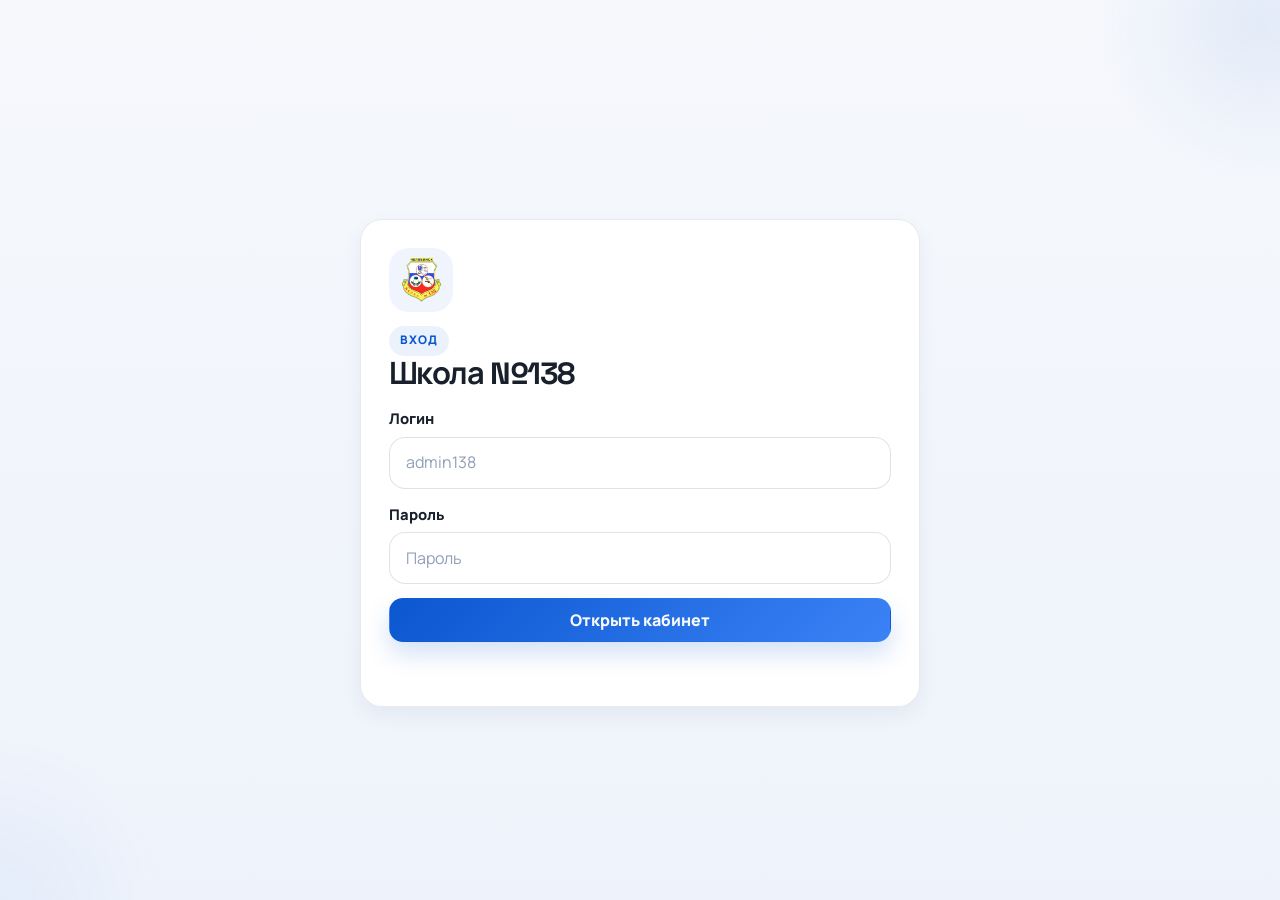
==== admin.html @ aebcb605 "add v1 version" ====
<!DOCTYPE html>
<html lang="ru">
<head>
    <meta charset="UTF-8">
    <meta name="viewport" content="width=device-width, initial-scale=1.0">
    <title>SchoolMind 138 - Координация</title>
    <link rel="preconnect" href="https://fonts.googleapis.com">
    <link rel="preconnect" href="https://fonts.gstatic.com" crossorigin>
    <link href="https://fonts.googleapis.com/css2?family=Manrope:wght@400;500;600;700;800&family=Space+Grotesk:wght@500;700&display=swap" rel="stylesheet">
    <link rel="icon" href="Логотип сайта.png?v=2" type="image/png">
    <link rel="stylesheet" href="css/style.css?v=9">
</head>
<body>
    <header class="topbar">
        <div class="topbar-inner">
            <div class="brand-lockup">
                <img class="brand-seal" src="Логотип сайта.png?v=2" alt="Логотип школы №138">
                <div class="brand-lockup-copy">
                    <div class="nav-brand">SchoolMind 138</div>
                    <div class="brand-subtitle">Координация · школа №138</div>
                </div>
            </div>

            <nav class="nav-links">
                <a href="dashboard.html">Главная</a>
                <a href="admin.html" class="is-active">Координация</a>
                <a href="psychologist/table.html">Все тесты</a>
                <a href="psychologist/stats.html">Статистика</a>
                <button class="btn-logout" onclick="logout()">Выйти</button>
            </nav>
        </div>
    </header>

    <main class="page-shell stack-lg">
        <section class="masthead masthead--compact surface-card surface-card--compact">
            <div class="masthead-grid masthead-grid--compact">
                <div class="section-header section-header--compact">
                    <p class="eyebrow">Учётные записи</p>
                    <h1>Доступы учеников</h1>
                </div>

                <div class="toolbar-actions toolbar-actions--top">
                    <button class="btn-primary" onclick="exportToGoogleSheets()">Google Таблицы</button>
                    <button class="btn-secondary" onclick="downloadCSV()">CSV</button>
                </div>
            </div>
        </section>

        <section class="summary-strip">
            <article class="summary-item">
                <span>Аккаунтов</span>
                <p class="summary-value" id="accounts-total">0</p>
            </article>

            <article class="summary-item">
                <span>Классов</span>
                <p class="summary-value" id="accounts-classes">0</p>
            </article>

            <article class="summary-item">
                <span>Показано</span>
                <p class="summary-value" id="accounts-visible">0</p>
            </article>

            <article class="summary-item">
                <span>Последняя выдача</span>
                <p class="summary-value summary-value--compact" id="accounts-last-created">—</p>
            </article>
        </section>

        <section class="split-grid split-grid--admin">
            <article class="surface-card surface-card--compact">
                <div class="section-header section-header--compact">
                    <p class="eyebrow">Новая запись</p>
                    <h2>Создание доступа</h2>
                </div>

                <form id="create-form" class="form-stack" onsubmit="createStudent(event)">
                    <div class="form-group">
                        <label for="student-name">Имя</label>
                        <input type="text" id="student-name" placeholder="Иван" autocomplete="given-name" required>
                    </div>

                    <div class="form-group">
                        <label for="student-surname">Фамилия</label>
                        <input type="text" id="student-surname" placeholder="Иванов" autocomplete="family-name" required>
                    </div>

                    <div class="form-group">
                        <label for="student-class">Класс</label>
                        <select id="student-class" required>
                            <option value="">Выберите класс</option>
                            <option value="5А">5А</option>
                            <option value="5Б">5Б</option>
                            <option value="6А">6А</option>
                            <option value="6Б">6Б</option>
                            <option value="7А">7А</option>
                            <option value="7Б">7Б</option>
                            <option value="8А">8А</option>
                            <option value="8Б">8Б</option>
                            <option value="9А">9А</option>
                            <option value="9Б">9Б</option>
                            <option value="10А">10А</option>
                            <option value="10Б">10Б</option>
                            <option value="11А">11А</option>
                            <option value="11Б">11Б</option>
                        </select>
                    </div>

                    <button type="submit" class="btn-primary">Создать учётную запись</button>
                    <div id="create-feedback" class="inline-feedback" hidden aria-live="polite"></div>
                </form>
            </article>

            <article class="surface-card surface-card--compact">
                <div class="section-header section-header--compact">
                    <p class="eyebrow">Аккаунты</p>
                    <h2>Список доступов</h2>
                    <p id="accounts-status" class="section-meta">Последние выданные реквизиты.</p>
                </div>

                <div class="accounts-toolbar">
                    <div class="form-group accounts-search">
                        <label for="accounts-search" class="sr-only">Поиск аккаунтов</label>
                        <input type="text" id="accounts-search" placeholder="Имя, класс или логин" oninput="loadAccounts()" autocomplete="off">
                    </div>
                    <button type="button" id="accounts-toggle" class="btn-secondary accounts-toggle" onclick="toggleAccountsExpanded()" style="display: none;"></button>
                </div>

                <div id="accounts-list" class="accounts-list"></div>
            </article>
        </section>
    </main>

    <script src="js/app.js?v=7"></script>
    <script>
        checkAuth();
        loadAccounts();
    </script>
</body>
</html>
---- css/style.css ----
:root {
    --primary: #0b57d0;
    --primary-strong: #0842a0;
    --primary-soft: #dce8ff;
    --primary-soft-strong: #c8dcff;
    --surface: rgba(255, 255, 255, 0.96);
    --surface-soft: rgba(250, 252, 255, 0.98);
    --surface-muted: rgba(243, 247, 253, 0.98);
    --surface-strong: #ffffff;
    --line: rgba(118, 138, 171, 0.18);
    --line-strong: rgba(118, 138, 171, 0.3);
    --text: #18202c;
    --text-muted: #5a667a;
    --text-soft: #7f8aa0;
    --success: #1e8e3e;
    --success-soft: #d5f1dc;
    --warning: #b06000;
    --warning-soft: #ffe6c9;
    --danger: #c5221f;
    --danger-soft: #ffd9d5;
    --shadow-sm: 0 8px 20px rgba(25, 54, 110, 0.06);
    --shadow-md: 0 16px 36px rgba(25, 54, 110, 0.09);
    --shadow-lg: 0 24px 52px rgba(25, 54, 110, 0.12);
    --radius-xl: 28px;
    --radius-lg: 22px;
    --radius-md: 18px;
    --radius-sm: 14px;
    --radius-xs: 12px;
    --space-1: 0.25rem;
    --space-2: 0.5rem;
    --space-3: 0.75rem;
    --space-4: 1rem;
    --space-5: 1.25rem;
    --space-6: 1.5rem;
    --space-8: 2rem;
    --space-10: 2.5rem;
    --space-12: 3rem;
    --space-14: 3.5rem;
    --space-16: 4rem;
    --ease-spring: cubic-bezier(0.22, 1, 0.36, 1);
    --ease-bounce: cubic-bezier(0.34, 1.56, 0.64, 1);
    --transition: 180ms var(--ease-spring);
    --transition-slow: 280ms var(--ease-spring);
    --transition-bounce: 360ms var(--ease-bounce);
}

* {
    box-sizing: border-box;
    margin: 0;
    padding: 0;
}

html {
    scroll-behavior: smooth;
}

body {
    min-height: 100vh;
    overflow-x: hidden;
    font-family: "Manrope", "Segoe UI", sans-serif;
    color: var(--text);
    line-height: 1.6;
    background:
        linear-gradient(180deg, #f6f8fc 0%, #eef3fb 100%);
}

body::before,
body::after {
    content: "";
    position: fixed;
    inset: auto;
    pointer-events: none;
    z-index: -1;
}

body::before {
    top: -140px;
    right: -140px;
    width: 320px;
    height: 320px;
    border-radius: 50%;
    background: radial-gradient(circle, rgba(11, 87, 208, 0.08), transparent 72%);
}

body::after {
    left: -180px;
    bottom: -180px;
    width: 340px;
    height: 340px;
    border-radius: 50%;
    background: radial-gradient(circle, rgba(54, 110, 237, 0.05), transparent 74%);
}

a {
    color: inherit;
}

img {
    display: block;
    max-width: 100%;
}

button,
input,
select {
    font: inherit;
}

button {
    cursor: pointer;
}

.page-shell,
.topbar-inner,
.landing-shell {
    width: min(1200px, calc(100% - 32px));
    margin: 0 auto;
}

.page-shell {
    padding: 16px 0 28px;
    display: grid;
    gap: 12px;
}

.landing-shell {
    min-height: 100vh;
    padding: 18px 0 28px;
    display: grid;
    align-items: center;
}

.stack-lg {
    display: grid;
    gap: 16px;
}

.page-shell > *,
.landing-shell > * {
    opacity: 0;
    animation: section-enter 720ms var(--ease-spring) both;
}

.page-shell > *:nth-child(2),
.landing-shell > *:nth-child(2) {
    animation-delay: 70ms;
}

.page-shell > *:nth-child(3),
.landing-shell > *:nth-child(3) {
    animation-delay: 140ms;
}

.page-shell > *:nth-child(4),
.landing-shell > *:nth-child(4) {
    animation-delay: 210ms;
}

.surface-card,
.panel-card,
.question,
.result-box,
.history-item,
.stat-card,
.distribution-card,
.class-stat-card,
.metric-card,
.toolbar,
.filter,
.data-surface,
.access-card {
    background: var(--surface);
    border: 1px solid var(--line);
    border-radius: var(--radius-lg);
    box-shadow: var(--shadow-sm);
    backdrop-filter: blur(10px);
    transition:
        transform var(--transition-bounce),
        box-shadow var(--transition-slow),
        border-color var(--transition),
        background var(--transition),
        opacity var(--transition);
}

.surface-card,
.access-card,
.toolbar,
.filter,
.data-surface {
    padding: 22px;
}

.surface-card,
.access-card,
.data-surface {
    display: grid;
    gap: 14px;
}

.surface-card--compact {
    padding: 18px;
    gap: 10px;
}

.section-header {
    display: grid;
    gap: 8px;
}

.section-header--compact {
    gap: 3px;
}

.section-header h1,
.section-header h2,
.section-header h3,
.panel-card h3,
.summary-item p,
.metric-value,
.result-score,
.stat-number,
.nav-brand,
.hero-title {
    font-family: "Space Grotesk", "Manrope", sans-serif;
}

.section-header h1 {
    font-size: clamp(2.05rem, 3.4vw, 3.25rem);
    line-height: 0.96;
    letter-spacing: -0.06em;
}

.section-header h2 {
    font-size: clamp(1.4rem, 2.4vw, 1.95rem);
    line-height: 1;
    letter-spacing: -0.05em;
}

.section-header h3,
.panel-card h3 {
    font-size: 1.18rem;
    line-height: 1.05;
    letter-spacing: -0.04em;
}

.eyebrow {
    display: inline-flex;
    align-items: center;
    width: fit-content;
    min-height: 30px;
    padding: 0 11px;
    border-radius: 999px;
    background: rgba(11, 87, 208, 0.08);
    color: var(--primary);
    font-size: 0.74rem;
    font-weight: 800;
    letter-spacing: 0.08em;
    text-transform: uppercase;
}

.hero-lead,
.section-copy,
.intro,
.helper-text,
.meta-text,
.muted,
.panel-card p,
.summary-item span,
.image-card-body p,
.feature-list li,
.note-card p {
    color: var(--text-muted);
}

.hero-badge,
.badge {
    display: inline-flex;
    align-items: center;
    width: fit-content;
    min-height: 32px;
    padding: 0 11px;
    border-radius: 999px;
    background: var(--surface-muted);
    border: 1px solid var(--line);
    color: var(--text-muted);
    font-size: 0.78rem;
    font-weight: 700;
}

.badge-row {
    display: flex;
    flex-wrap: wrap;
    gap: 10px;
}

.btn-primary,
.btn-secondary,
.btn-logout {
    display: inline-flex;
    align-items: center;
    justify-content: center;
    gap: 10px;
    min-height: 44px;
    padding: 0 16px;
    border-radius: 14px;
    border: 1px solid transparent;
    font-weight: 800;
    text-decoration: none;
    transform: translateZ(0);
    transition:
        transform var(--transition-bounce),
        box-shadow var(--transition-slow),
        background var(--transition),
        border-color var(--transition),
        color var(--transition);
}

.btn-primary {
    background: linear-gradient(135deg, #0b57d0 0%, #3b82f6 100%);
    color: #f7fbff;
    box-shadow: 0 12px 24px rgba(11, 87, 208, 0.18);
}

.btn-primary:hover,
.btn-secondary:hover,
.btn-logout:hover {
    transform: translateY(-1px);
}

.btn-primary:hover {
    box-shadow: 0 16px 28px rgba(11, 87, 208, 0.22);
}

.btn-primary:active,
.btn-secondary:active,
.btn-logout:active {
    transform: translateY(1px) scale(0.98);
}

.btn-secondary {
    background: rgba(255, 255, 255, 0.68);
    border-color: var(--line-strong);
    color: var(--text);
}

.btn-logout {
    min-height: 42px;
    background: rgba(197, 34, 31, 0.08);
    border-color: rgba(197, 34, 31, 0.16);
    color: var(--danger);
}

.form-stack {
    display: grid;
    gap: 14px;
}

.form-group {
    display: grid;
    gap: 6px;
}

.form-group label,
.filter label {
    font-size: 0.92rem;
    font-weight: 800;
    color: var(--text);
}

.form-group input,
.form-group select,
.filter select {
    width: 100%;
    min-height: 52px;
    padding: 0 16px;
    border-radius: 16px;
    border: 1px solid rgba(118, 138, 171, 0.24);
    background: rgba(255, 255, 255, 0.72);
    color: var(--text);
    outline: none;
    transition:
        border-color var(--transition),
        box-shadow var(--transition),
        background var(--transition);
}

.form-group input::placeholder {
    color: #90a0b7;
}

.form-group input:focus,
.form-group select:focus,
.filter select:focus {
    border-color: rgba(11, 87, 208, 0.44);
    box-shadow: 0 0 0 4px rgba(11, 87, 208, 0.1);
    background: rgba(255, 255, 255, 0.96);
}

.form-stack .btn-primary {
    width: 100%;
}

.error-msg {
    min-height: 22px;
    color: var(--danger);
    font-size: 0.92rem;
    font-weight: 700;
}

.topbar {
    position: sticky;
    top: 0;
    z-index: 12;
    background: rgba(246, 248, 252, 0.92);
    backdrop-filter: blur(10px);
    border-bottom: 1px solid rgba(118, 138, 171, 0.12);
}

.topbar-inner {
    min-height: 74px;
    display: flex;
    align-items: center;
    justify-content: space-between;
    gap: 16px;
}

.brand-lockup {
    display: flex;
    align-items: center;
    gap: 12px;
}

.brand-seal {
    width: 42px;
    height: 42px;
}

.brand-lockup-copy {
    display: grid;
    gap: 2px;
}

.nav-brand {
    font-size: 1.08rem;
    font-weight: 800;
    letter-spacing: -0.04em;
}

.brand-subtitle {
    color: var(--text-soft);
    font-size: 0.82rem;
}

.nav-links,
.nav-user {
    display: flex;
    align-items: center;
    flex-wrap: wrap;
    gap: 10px;
}

.nav-links a,
.nav-user a,
.nav-user span {
    display: inline-flex;
    align-items: center;
    min-height: 42px;
    padding: 0 12px;
    border-radius: 999px;
    border: 1px solid transparent;
    color: var(--text-muted);
    text-decoration: none;
    font-weight: 700;
    transition:
        transform var(--transition-bounce),
        background var(--transition),
        border-color var(--transition),
        color var(--transition);
}

.nav-links a:hover,
.nav-user a:hover {
    transform: translateY(-1px);
    background: rgba(255, 255, 255, 0.72);
    border-color: var(--line);
    color: var(--text);
}

.nav-links a.is-active {
    background: rgba(11, 87, 208, 0.1);
    border-color: rgba(11, 87, 208, 0.14);
    color: var(--primary);
}

.nav-user span {
    background: rgba(255, 255, 255, 0.72);
    border-color: var(--line);
    color: var(--text);
    font-weight: 700;
}

.landing-stage {
    display: grid;
    grid-template-columns: minmax(0, 1.15fr) minmax(360px, 0.85fr);
    gap: 18px;
    align-items: start;
}

.landing-stage--centered {
    grid-template-columns: 1fr;
    justify-items: center;
}

.landing-hero {
    padding: clamp(28px, 4vw, 44px);
    display: grid;
    gap: 28px;
    background:
        linear-gradient(135deg, rgba(11, 87, 208, 0.12), rgba(255, 255, 255, 0.84) 44%),
        linear-gradient(180deg, rgba(255, 255, 255, 0.92), rgba(243, 247, 255, 0.94));
}

.landing-brand {
    display: flex;
    flex-wrap: wrap;
    gap: 10px;
}

.hero-title {
    font-size: clamp(3rem, 7vw, 5.8rem);
    line-height: 0.9;
    letter-spacing: -0.09em;
}

.hero-title span {
    color: var(--text);
}

.hero-title strong {
    color: var(--primary);
}

.hero-metrics {
    display: grid;
    grid-template-columns: repeat(3, minmax(0, 1fr));
    gap: 16px;
}

.metric-card {
    padding: 20px;
    display: grid;
    gap: 8px;
}

.metric-label {
    color: var(--text-soft);
    font-size: 0.82rem;
    font-weight: 800;
    letter-spacing: 0.06em;
    text-transform: uppercase;
}

.metric-value {
    font-size: clamp(1.6rem, 3vw, 2.35rem);
    line-height: 0.95;
    letter-spacing: -0.05em;
}

.landing-panels {
    display: grid;
    grid-template-columns: minmax(0, 1.1fr) minmax(300px, 0.9fr);
    gap: 20px;
}

.image-card {
    padding: 22px;
    overflow: hidden;
}

.image-frame {
    overflow: hidden;
    border-radius: 24px;
    aspect-ratio: 16 / 10;
}

.image-frame img {
    width: 100%;
    height: 100%;
    object-fit: cover;
}

.image-card-body {
    padding-top: 18px;
    display: grid;
    gap: 8px;
}

.image-card-body strong,
.feature-list strong,
.summary-item p,
.note-card strong {
    font-size: 1.08rem;
    letter-spacing: -0.03em;
}

.feature-list {
    list-style: none;
    display: grid;
    gap: 14px;
}

.feature-list li {
    padding-top: 14px;
    border-top: 1px solid rgba(118, 138, 171, 0.14);
}

.feature-list li:first-child {
    padding-top: 0;
    border-top: 0;
}

.login-panel {
    position: sticky;
    top: 96px;
    padding: 28px;
    display: grid;
    gap: 18px;
}

.login-panel--wide {
    width: min(100%, 560px);
    position: static;
    margin: 4vh auto 0;
}

.login-panel-header {
    display: grid;
    gap: 14px;
}

.login-mark {
    width: 64px;
    height: 64px;
    display: grid;
    place-items: center;
    border-radius: 20px;
    background: rgba(11, 87, 208, 0.06);
}

.login-mark .brand-seal {
    width: 46px;
    height: 46px;
}

.access-card {
    background: linear-gradient(180deg, rgba(11, 87, 208, 0.06), rgba(255, 255, 255, 0.82));
}

.masthead {
    padding: clamp(22px, 3vw, 30px);
    background:
        linear-gradient(180deg, rgba(255, 255, 255, 0.98), rgba(246, 249, 255, 0.98));
}

.masthead--compact {
    padding: 16px 18px;
}

.masthead-grid {
    display: grid;
    grid-template-columns: minmax(0, 1.18fr) minmax(280px, 0.82fr);
    gap: 14px;
    align-items: start;
}

.masthead-grid--compact {
    grid-template-columns: minmax(0, 1fr) auto;
    gap: 10px;
    align-items: center;
}

.masthead .section-header h1 {
    font-size: clamp(1.9rem, 3vw, 3rem);
}

.masthead .section-header h2 {
    font-size: clamp(1.3rem, 2.1vw, 1.75rem);
}

.masthead-side {
    display: grid;
    gap: 16px;
}

.note-card {
    padding: 20px;
    border-radius: 18px;
    background: rgba(255, 255, 255, 0.72);
    border: 1px solid rgba(118, 138, 171, 0.16);
}

.summary-strip,
.dashboard-panel,
.stats-grid,
.split-grid {
    display: grid;
    gap: 14px;
}

.summary-strip {
    grid-template-columns: repeat(auto-fit, minmax(180px, 1fr));
}

.summary-item {
    padding: 20px;
    border-radius: 22px;
    background: var(--surface-soft);
    border: 1px solid var(--line);
    box-shadow: var(--shadow-sm);
}

.summary-item span {
    display: block;
    font-size: 0.84rem;
    font-weight: 800;
    letter-spacing: 0.06em;
    text-transform: uppercase;
}

.summary-item p {
    margin-top: 10px;
    font-size: 1.08rem;
    line-height: 1.2;
}

.summary-value {
    font-size: clamp(1.55rem, 2.8vw, 2.4rem) !important;
    line-height: 0.96 !important;
    letter-spacing: -0.06em;
}

.summary-value--compact {
    font-size: 1rem !important;
    line-height: 1.3 !important;
    letter-spacing: -0.02em;
}

.section-meta {
    color: var(--text-muted);
    font-size: 0.95rem;
    line-height: 1.4;
}

.dashboard-panel {
    grid-template-columns: repeat(auto-fit, minmax(220px, 1fr));
}

.panel-card {
    padding: 20px;
    display: grid;
    gap: 12px;
    min-height: 0;
}

.panel-card--dense {
    align-content: start;
}

.panel-card .btn-primary,
.panel-card .btn-secondary {
    width: fit-content;
    margin-top: auto;
}

.split-grid {
    grid-template-columns: minmax(300px, 0.86fr) minmax(0, 1.14fr);
}

.split-grid--admin {
    gap: 14px;
    align-items: start;
}

.toolbar {
    display: flex;
    align-items: center;
    justify-content: space-between;
    gap: 16px;
}

.toolbar-actions {
    display: flex;
    flex-wrap: wrap;
    gap: 10px;
}

.toolbar-actions--top {
    justify-content: flex-end;
    align-self: start;
}

.toolbar-actions--top .btn-primary,
.toolbar-actions--top .btn-secondary {
    min-width: 0;
    width: auto;
    min-height: 40px;
    padding-inline: 14px;
}

.accounts-toolbar {
    display: flex;
    align-items: center;
    justify-content: space-between;
    gap: 10px;
}

.filter-control,
.filter-search {
    display: grid;
    gap: 8px;
}

.filter-control label,
.filter-search label {
    color: var(--text-soft);
    font-size: 0.78rem;
    font-weight: 800;
    letter-spacing: 0.06em;
    text-transform: uppercase;
}

.filter-search {
    flex: 1 1 320px;
}

.accounts-search {
    flex: 1 1 auto;
}

.accounts-search input {
    min-height: 46px;
}

.accounts-toggle {
    min-height: 46px;
    white-space: nowrap;
}

.filter {
    display: flex;
    flex-wrap: wrap;
    align-items: center;
    gap: 10px;
    padding: 16px 18px;
}

.filter select {
    max-width: 280px;
}

.filter--compact {
    padding: 14px 18px;
}

.analytics-filter {
    align-items: end;
}

.filter-badge {
    margin-left: auto;
    align-self: center;
}

.stats-layout {
    display: grid;
    grid-template-columns: repeat(2, minmax(0, 1fr));
    gap: 14px;
}

.stats-layout > .stats-grid {
    grid-column: 1 / -1;
}

.stats-grid {
    grid-template-columns: repeat(auto-fit, minmax(150px, 1fr));
}

.stat-card {
    padding: 18px;
    display: grid;
    gap: 8px;
}

.stat-card h3 {
    color: var(--text-soft);
    font-size: 0.84rem;
    letter-spacing: 0.08em;
    text-transform: uppercase;
}

.stat-number {
    font-size: clamp(1.75rem, 3.6vw, 2.6rem);
    line-height: 0.92;
    letter-spacing: -0.06em;
}

.data-surface {
    display: grid;
    gap: 14px;
    overflow: hidden;
}

.table-wrap {
    overflow-x: auto;
    border: 1px solid rgba(118, 138, 171, 0.14);
    border-radius: 18px;
    background: rgba(255, 255, 255, 0.82);
    transition:
        transform var(--transition-bounce),
        box-shadow var(--transition-slow),
        border-color var(--transition);
}

.data-table {
    width: 100%;
    min-width: 640px;
    border-collapse: collapse;
}

.data-table th,
.data-table td {
    padding: 14px 16px;
    text-align: left;
    vertical-align: top;
    border-bottom: 1px solid rgba(118, 138, 171, 0.12);
}

.data-table th {
    color: var(--text-soft);
    font-size: 0.82rem;
    font-weight: 800;
    letter-spacing: 0.08em;
    text-transform: uppercase;
    background: rgba(245, 247, 251, 0.92);
}

.data-table tbody tr:hover {
    background: rgba(11, 87, 208, 0.03);
}

.table-cell-stack,
.score-stack {
    display: grid;
    gap: 6px;
}

.table-cell-stack strong,
.score-row strong {
    font-size: 1rem;
    line-height: 1.05;
    letter-spacing: -0.03em;
}

.table-cell-meta {
    color: var(--text-muted);
    font-size: 0.84rem;
}

.score-row {
    display: flex;
    align-items: center;
    gap: 8px;
}

.score-track,
.distribution-meter,
.class-stat-bar {
    height: 8px;
    overflow: hidden;
    border-radius: 999px;
    background: rgba(118, 138, 171, 0.12);
}

.score-track-fill,
.distribution-meter-fill,
.class-stat-bar-fill {
    display: block;
    height: 100%;
    border-radius: inherit;
}

.score-track-fill.low,
.distribution-meter-fill.low,
.class-stat-bar-fill.low {
    background: linear-gradient(135deg, #34a853 0%, #8bd49b 100%);
}

.score-track-fill.medium,
.distribution-meter-fill.medium,
.class-stat-bar-fill.medium {
    background: linear-gradient(135deg, #f29900 0%, #ffd28f 100%);
}

.score-track-fill.high,
.distribution-meter-fill.high,
.class-stat-bar-fill.high {
    background: linear-gradient(135deg, #ea4335 0%, #ffb3ac 100%);
}

.history-list,
.distribution-list,
.class-stats-list,
.accounts-list {
    display: grid;
    gap: 10px;
}

.history-item {
    padding: 14px 16px;
    display: flex;
    align-items: center;
    justify-content: space-between;
    gap: 12px;
}

.history-main,
.account-meta {
    display: grid;
    gap: 4px;
}

.history-date {
    color: var(--text-soft);
    font-size: 0.92rem;
}

.history-score,
.account-name {
    font-size: 1.06rem;
    font-weight: 800;
}

.account-item {
    display: grid;
    grid-template-columns: minmax(0, 1fr) auto auto;
    align-items: center;
    gap: 10px;
}

.account-cred {
    padding: 8px 12px;
    border-radius: 12px;
    background: var(--surface-muted);
    border: 1px solid rgba(118, 138, 171, 0.14);
    white-space: normal;
    overflow-wrap: anywhere;
    transition:
        transform var(--transition-bounce),
        background var(--transition),
        border-color var(--transition),
        box-shadow var(--transition-slow);
}

.accounts-list .history-item,
.accounts-list .account-item {
    padding: 12px 14px;
    border-radius: 16px;
}

.distribution-card,
.class-stat-card {
    padding: 16px;
    display: grid;
    gap: 6px;
}

.distribution-card-top,
.class-stat-top {
    display: flex;
    align-items: center;
    justify-content: space-between;
    gap: 12px;
    flex-wrap: wrap;
}

.distribution-card strong,
.class-stat-card strong {
    font-size: 1.2rem;
    line-height: 1.05;
    letter-spacing: -0.04em;
}

.questionnaire {
    display: grid;
    gap: 14px;
}

.questionnaire > .btn-primary {
    width: 100%;
}

.question {
    padding: 18px;
    display: grid;
    gap: 14px;
}

.question-head {
    display: grid;
    gap: 8px;
}

.question-index {
    display: inline-flex;
    align-items: center;
    justify-content: center;
    width: 40px;
    height: 40px;
    border-radius: 14px;
    background: rgba(11, 87, 208, 0.1);
    color: var(--primary);
    font-family: "Space Grotesk", "Manrope", sans-serif;
    font-size: 0.92rem;
    font-weight: 800;
    letter-spacing: -0.03em;
}

.question p {
    font-size: 1rem;
    font-weight: 700;
    color: var(--text);
}

.options {
    display: grid;
    grid-template-columns: repeat(6, minmax(0, 1fr));
    gap: 10px;
}

.options label {
    position: relative;
    display: flex;
    align-items: center;
    justify-content: center;
    min-height: 50px;
    padding: 10px 12px;
    border-radius: 16px;
    border: 1px solid rgba(118, 138, 171, 0.2);
    background: rgba(255, 255, 255, 0.72);
    color: var(--text-muted);
    font-weight: 800;
    text-align: center;
    transition:
        transform var(--transition-bounce),
        border-color var(--transition),
        background var(--transition),
        color var(--transition),
        box-shadow var(--transition-slow);
}

.options label:hover {
    transform: translateY(-2px) scale(1.01);
    border-color: rgba(11, 87, 208, 0.22);
    background: rgba(242, 247, 255, 0.88);
}

.options input[type="radio"] {
    position: absolute;
    inset: 0;
    opacity: 0;
    cursor: pointer;
}

.options label:has(input:checked) {
    border-color: rgba(11, 87, 208, 0.24);
    background: var(--primary-soft);
    color: var(--primary);
    box-shadow: 0 12px 24px rgba(11, 87, 208, 0.12);
}

.result-box {
    padding: 24px;
    display: grid;
    gap: 12px;
    width: min(100%, 960px);
    justify-self: center;
}

.result-score {
    font-size: clamp(2.1rem, 5vw, 3.4rem);
    line-height: 0.92;
    letter-spacing: -0.07em;
}

.level-badge,
.result-level {
    display: inline-flex;
    align-items: center;
    justify-content: center;
    width: fit-content;
    min-height: 36px;
    padding: 0 14px;
    border-radius: 999px;
    font-size: 0.84rem;
    font-weight: 800;
}

.level-badge.low,
.result-level.low {
    background: var(--success-soft);
    color: var(--success);
}

.level-badge.medium,
.result-level.medium {
    background: var(--warning-soft);
    color: var(--warning);
}

.level-badge.high,
.result-level.high {
    background: var(--danger-soft);
    color: var(--danger);
}

.empty-state {
    padding: 24px 18px;
    border-radius: 18px;
    border: 1px dashed rgba(118, 138, 171, 0.3);
    background: rgba(244, 247, 253, 0.86);
    color: var(--text-muted);
    text-align: center;
}

.page-tags {
    align-self: center;
}

.page-tags--align-end {
    justify-content: flex-end;
}

.test-stage {
    position: relative;
    min-height: 620px;
}

.test-stage.is-complete {
    display: none;
    min-height: 0;
}

.test-book,
.test-wizard {
    transition:
        opacity var(--transition-slow),
        transform var(--transition-bounce),
        filter var(--transition);
}

.test-book {
    position: absolute;
    inset: 0;
    display: grid;
    place-items: center;
    perspective: 1800px;
    pointer-events: none;
    z-index: 3;
}

.test-book.is-finished {
    opacity: 0;
    transform: scale(0.98);
}

.test-book-page {
    position: absolute;
    width: min(100%, 760px);
    min-height: 560px;
    padding: 30px;
    display: grid;
    align-content: space-between;
    gap: 18px;
    border-radius: 34px;
    border: 1px solid rgba(118, 138, 171, 0.18);
    background:
        linear-gradient(180deg, rgba(255, 255, 255, 0.96), rgba(241, 246, 255, 0.94)),
        radial-gradient(circle at top right, rgba(11, 87, 208, 0.12), transparent 36%);
    box-shadow: var(--shadow-lg);
    transform-origin: left center;
    backface-visibility: hidden;
    transform:
        translateY(calc(var(--page-stack) * 2px))
        translateX(calc(var(--page-stack) * -2px))
        rotate(calc(var(--page-stack) * -0.45deg));
}

.test-book-index {
    font-family: "Space Grotesk", "Manrope", sans-serif;
    font-size: clamp(3rem, 6vw, 5rem);
    line-height: 0.9;
    letter-spacing: -0.08em;
    color: rgba(11, 87, 208, 0.78);
}

.test-book-page p {
    max-width: 520px;
    font-family: "Space Grotesk", "Manrope", sans-serif;
    font-size: clamp(1.5rem, 3vw, 2.35rem);
    line-height: 1;
    letter-spacing: -0.05em;
    color: var(--text);
}

.test-book.is-playing .test-book-page:not(.is-base) {
    animation: book-page-turn 680ms var(--ease-spring) both;
    animation-delay: calc(var(--page-delay) * 85ms);
}

.test-book.is-playing .test-book-page.is-base {
    animation: book-page-settle 820ms var(--ease-bounce) both;
    animation-delay: calc(var(--page-delay) * 85ms + 120ms);
}

.test-stage.is-intro-active .test-wizard {
    opacity: 0;
    transform: translateY(24px) scale(0.985);
    filter: blur(10px);
    pointer-events: none;
}

.test-stage.is-ready .test-wizard,
.test-stage.is-complete .test-wizard {
    opacity: 1;
    transform: none;
    filter: none;
}

.test-wizard {
    position: relative;
    z-index: 4;
}

.test-wizard-frame {
    min-height: 560px;
    padding: 24px;
    display: grid;
    gap: 18px;
}

.test-wizard-top {
    display: grid;
    grid-template-columns: auto minmax(0, 1fr) auto;
    align-items: center;
    gap: 16px;
}

.test-back.is-hidden {
    visibility: hidden;
    pointer-events: none;
}

.test-progress-block {
    display: grid;
    gap: 10px;
}

.test-progress-copy {
    display: flex;
    align-items: center;
    justify-content: space-between;
    flex-wrap: wrap;
    gap: 10px;
}

.test-progress-track {
    height: 10px;
    overflow: hidden;
    border-radius: 999px;
    background: rgba(118, 138, 171, 0.12);
}

#test-progress-fill {
    display: block;
    width: 0;
    height: 100%;
    border-radius: inherit;
    background: linear-gradient(135deg, #0b57d0 0%, #4f8dff 100%);
    box-shadow: 0 10px 18px rgba(11, 87, 208, 0.22);
    transition: width var(--transition-bounce);
}

.test-card {
    display: grid;
    gap: 18px;
    min-height: 360px;
    align-content: start;
}

.test-card-head {
    display: grid;
    grid-template-columns: auto minmax(0, 1fr);
    gap: 16px;
    align-items: start;
}

.test-card-copy {
    display: grid;
    gap: 8px;
}

.test-card-kicker {
    color: var(--text-soft);
    font-size: 0.8rem;
    font-weight: 800;
    letter-spacing: 0.08em;
    text-transform: uppercase;
}

.test-card-title {
    font-family: "Space Grotesk", "Manrope", sans-serif;
    font-size: clamp(1.75rem, 3vw, 2.6rem);
    line-height: 1;
    letter-spacing: -0.05em;
}

.test-scale-shell {
    display: grid;
    gap: 12px;
}

.test-scale-meta {
    display: flex;
    align-items: center;
    justify-content: space-between;
    gap: 12px;
    color: var(--text-soft);
    font-size: 0.74rem;
    font-weight: 800;
    letter-spacing: 0.08em;
    text-transform: uppercase;
}

.test-answer-grid {
    position: relative;
    display: grid;
    grid-template-columns: repeat(6, minmax(0, 1fr));
    gap: 10px;
    align-items: stretch;
}

.test-answer-grid::before {
    content: "";
    position: absolute;
    top: 50%;
    left: 30px;
    right: 30px;
    height: 2px;
    border-radius: 999px;
    background: linear-gradient(90deg, rgba(11, 87, 208, 0.16), rgba(79, 141, 255, 0.45));
    transform: translateY(-50%);
    z-index: 0;
}

.test-answer {
    position: relative;
    z-index: 1;
    min-height: 112px;
    padding: 12px 10px 14px;
    display: grid;
    justify-items: center;
    align-content: start;
    gap: 8px;
    border-radius: 20px;
    border: 1px solid rgba(118, 138, 171, 0.18);
    background: linear-gradient(180deg, rgba(255, 255, 255, 0.88), rgba(244, 247, 253, 0.76));
    color: var(--text);
    text-align: center;
    transition:
        transform var(--transition-bounce),
        box-shadow var(--transition-slow),
        border-color var(--transition),
        background var(--transition),
        color var(--transition);
}

.test-answer::before {
    content: "";
    width: 12px;
    height: 12px;
    border-radius: 999px;
    margin-top: 2px;
    background: rgba(11, 87, 208, 0.14);
    box-shadow: 0 0 0 0 rgba(11, 87, 208, 0.12);
    transition:
        transform var(--transition-bounce),
        background var(--transition),
        box-shadow var(--transition);
}

.test-answer[data-tone="low"]::before {
    background: rgba(11, 87, 208, 0.16);
}

.test-answer[data-tone="mid"]::before {
    background: rgba(68, 117, 212, 0.22);
}

.test-answer[data-tone="high"]::before {
    background: rgba(11, 87, 208, 0.3);
}

.test-answer:hover {
    transform: translateY(-2px);
    border-color: rgba(11, 87, 208, 0.22);
    box-shadow: var(--shadow-sm);
}

.test-answer:focus-visible {
    outline: none;
    border-color: rgba(11, 87, 208, 0.34);
    box-shadow: 0 0 0 4px rgba(11, 87, 208, 0.12);
}

.test-answer.is-selected {
    background: linear-gradient(180deg, rgba(220, 232, 255, 0.94), rgba(239, 245, 255, 0.92));
    border-color: rgba(11, 87, 208, 0.28);
    color: var(--primary);
    box-shadow: 0 10px 20px rgba(11, 87, 208, 0.12);
}

.test-answer.is-selected::before {
    transform: scale(1.2);
    background: rgba(11, 87, 208, 0.92);
    box-shadow: 0 0 0 8px rgba(11, 87, 208, 0.12);
}

.test-answer.is-picked {
    transform: translateX(8px) scale(0.99);
}

.test-answer-value {
    font-family: "Space Grotesk", "Manrope", sans-serif;
    margin-top: 6px;
    font-size: 1.9rem;
    font-weight: 800;
    line-height: 0.95;
    letter-spacing: -0.05em;
}

.test-answer-caption {
    color: var(--text-muted);
    font-size: 0.78rem;
    font-weight: 700;
    line-height: 1.15;
}

.test-answer.is-selected .test-answer-caption {
    color: var(--primary-strong);
}

.test-card-helper {
    margin-top: auto;
    color: var(--text-muted);
}

.test-card.is-exit-forward {
    animation: test-card-exit-forward 180ms ease both;
}

.test-card.is-enter-forward {
    animation: test-card-enter-forward 320ms var(--ease-bounce) both;
}

.test-card.is-exit-back {
    animation: test-card-exit-back 180ms ease both;
}

.test-card.is-enter-back {
    animation: test-card-enter-back 320ms var(--ease-bounce) both;
}

.inline-feedback {
    display: grid;
    gap: 10px;
    padding: 14px 16px;
    border-radius: 18px;
    border: 1px solid rgba(118, 138, 171, 0.18);
    background: rgba(244, 247, 253, 0.9);
    animation: item-enter 560ms var(--ease-spring) both;
}

.inline-feedback[hidden] {
    display: none !important;
}

.inline-feedback.success {
    background: rgba(213, 241, 220, 0.82);
    border-color: rgba(30, 142, 62, 0.16);
}

.inline-feedback.error {
    background: rgba(255, 217, 213, 0.82);
    border-color: rgba(197, 34, 31, 0.16);
}

.inline-feedback-copy {
    display: grid;
    gap: 4px;
}

.inline-feedback-title {
    font-size: 1rem;
    font-weight: 800;
    letter-spacing: -0.03em;
}

.inline-feedback-text {
    color: var(--text-muted);
}

.inline-feedback-creds {
    display: flex;
    flex-wrap: wrap;
    gap: 8px;
}

.app-toast-stack {
    position: fixed;
    right: 16px;
    bottom: 16px;
    z-index: 40;
    display: grid;
    gap: 8px;
}

.app-toast {
    min-width: 220px;
    max-width: 320px;
    padding: 12px 14px;
    border-radius: 14px;
    border: 1px solid var(--line);
    background: rgba(255, 255, 255, 0.96);
    box-shadow: var(--shadow-md);
    color: var(--text);
    animation: item-enter 240ms var(--ease-spring) both;
}

.app-toast--success {
    border-color: rgba(30, 142, 62, 0.18);
    background: rgba(240, 250, 243, 0.98);
}

.app-toast--warning {
    border-color: rgba(176, 96, 0, 0.18);
    background: rgba(255, 247, 237, 0.98);
}

.app-toast.is-leaving {
    opacity: 0;
    transform: translateY(8px);
}

.history-item,
.account-item,
.distribution-card,
.class-stat-card,
.stat-card,
.question,
.result-box,
.empty-state,
.data-table tbody tr {
    animation: item-enter 560ms var(--ease-spring) both;
}

.panel-card:hover,
.question:hover,
.history-item:hover,
.account-item:hover,
.stat-card:hover,
.distribution-card:hover,
.class-stat-card:hover,
.table-wrap:hover {
    transform: translateY(-2px);
    box-shadow: var(--shadow-md);
}

.history-item:hover .account-cred,
.account-item:hover .account-cred {
    transform: translateY(-1px);
    box-shadow: var(--shadow-sm);
}

@keyframes section-enter {
    0% {
        opacity: 0;
        transform: translateY(26px) scale(0.985);
    }

    65% {
        opacity: 1;
        transform: translateY(-3px) scale(1.004);
    }

    100% {
        opacity: 1;
        transform: translateY(0) scale(1);
    }
}

@keyframes item-enter {
    0% {
        opacity: 0;
        transform: translateY(18px) scale(0.98);
    }

    70% {
        opacity: 1;
        transform: translateY(-2px) scale(1.003);
    }

    100% {
        opacity: 1;
        transform: translateY(0) scale(1);
    }
}

@keyframes book-page-turn {
    0% {
        opacity: 1;
        transform:
            translateY(calc(var(--page-stack) * 2px))
            translateX(calc(var(--page-stack) * -2px))
            rotate(calc(var(--page-stack) * -0.45deg))
            rotateY(0deg);
    }

    55% {
        opacity: 1;
        transform:
            translateY(calc(var(--page-stack) * 1px - 6px))
            translateX(6px)
            rotate(0deg)
            rotateY(-82deg);
    }

    100% {
        opacity: 0;
        transform:
            translateY(-12px)
            translateX(48px)
            rotate(2deg)
            rotateY(-118deg);
    }
}

@keyframes book-page-settle {
    0% {
        opacity: 0.6;
        transform: translateY(8px) scale(0.985);
    }

    60% {
        opacity: 1;
        transform: translateY(-4px) scale(1.01);
    }

    100% {
        opacity: 1;
        transform: none;
    }
}

@keyframes test-card-exit-forward {
    from {
        opacity: 1;
        transform: translateX(0) scale(1);
    }

    to {
        opacity: 0;
        transform: translateX(-44px) scale(0.96);
    }
}

@keyframes test-card-enter-forward {
    from {
        opacity: 0;
        transform: translateX(52px) scale(0.97);
    }

    to {
        opacity: 1;
        transform: translateX(0) scale(1);
    }
}

@keyframes test-card-exit-back {
    from {
        opacity: 1;
        transform: translateX(0) scale(1);
    }

    to {
        opacity: 0;
        transform: translateX(44px) scale(0.96);
    }
}

@keyframes test-card-enter-back {
    from {
        opacity: 0;
        transform: translateX(-52px) scale(0.97);
    }

    to {
        opacity: 1;
        transform: translateX(0) scale(1);
    }
}

.legend-grid {
    display: grid;
    grid-template-columns: repeat(3, minmax(0, 1fr));
    gap: 12px;
}

.legend-item {
    padding: 18px;
    border-radius: 20px;
    background: rgba(255, 255, 255, 0.72);
    border: 1px solid rgba(118, 138, 171, 0.16);
}

.legend-item strong {
    display: block;
    margin-bottom: 6px;
    letter-spacing: -0.02em;
}

.sr-only {
    position: absolute;
    width: 1px;
    height: 1px;
    padding: 0;
    margin: -1px;
    overflow: hidden;
    clip: rect(0, 0, 0, 0);
    white-space: nowrap;
    border: 0;
}

@media (max-width: 1080px) {
    .landing-stage,
    .masthead-grid,
    .split-grid {
        grid-template-columns: 1fr;
    }

    .stats-layout {
        grid-template-columns: 1fr;
    }

    .login-panel {
        position: static;
    }

    .landing-panels {
        grid-template-columns: 1fr;
    }

    .hero-metrics {
        grid-template-columns: repeat(2, minmax(0, 1fr));
    }

    .test-wizard-top {
        grid-template-columns: 1fr;
        align-items: stretch;
    }

    .test-book-page {
        width: 100%;
    }
}

@media (max-width: 820px) {
    .page-shell,
    .topbar-inner,
    .landing-shell {
        width: min(100%, calc(100% - 24px));
    }

    .topbar-inner {
        padding: 14px 0;
        min-height: auto;
        align-items: flex-start;
        flex-direction: column;
    }

    .nav-links,
    .nav-user {
        width: 100%;
    }

    .toolbar,
    .filter {
        flex-direction: column;
        align-items: flex-start;
    }

    .toolbar-actions {
        width: 100%;
    }

    .toolbar-actions--top {
        justify-content: flex-start;
    }

    .page-tags--align-end {
        justify-content: flex-start;
    }

    .toolbar-actions .btn-primary,
    .toolbar-actions .btn-secondary {
        flex: 1 1 220px;
    }

    .accounts-toolbar {
        flex-direction: column;
        align-items: stretch;
    }

    .analytics-filter {
        align-items: stretch;
    }

    .filter-badge {
        margin-left: 0;
        justify-self: start;
    }

    .summary-strip,
    .dashboard-panel,
    .stats-grid {
        grid-template-columns: 1fr;
    }

    .legend-grid {
        grid-template-columns: 1fr;
    }

    .options {
        grid-template-columns: repeat(3, minmax(0, 1fr));
    }

    .account-item {
        grid-template-columns: 1fr;
        justify-items: start;
    }

    .test-answer-grid {
        grid-template-columns: repeat(3, minmax(0, 1fr));
    }

    .test-answer-grid::before {
        display: none;
    }
}

@media (max-width: 640px) {
    .page-shell {
        padding: 18px 0 32px;
        gap: 14px;
    }

    .surface-card,
    .access-card,
    .toolbar,
    .filter,
    .data-surface,
    .landing-hero,
    .login-panel,
    .masthead,
    .panel-card,
    .question,
    .result-box,
    .stat-card,
    .history-item,
    .distribution-card,
    .class-stat-card,
    .metric-card {
        padding: 18px;
        border-radius: 24px;
    }

    .hero-metrics {
        grid-template-columns: 1fr;
    }

    .options {
        grid-template-columns: repeat(2, minmax(0, 1fr));
    }

    .history-item {
        align-items: flex-start;
        flex-direction: column;
    }

    .nav-links a,
    .nav-user a,
    .nav-user span {
        min-height: 40px;
    }

    .test-wizard-frame,
    .test-book-page {
        min-height: 0;
        padding: 22px;
        border-radius: 28px;
    }

    .test-answer {
        min-height: 92px;
    }

    .test-answer-grid {
        grid-template-columns: repeat(2, minmax(0, 1fr));
    }
}

@media (prefers-reduced-motion: reduce) {
    html {
        scroll-behavior: auto;
    }

    .page-shell > *,
    .landing-shell > * {
        opacity: 1 !important;
    }

    *,
    *::before,
    *::after {
        animation: none !important;
        transition: none !important;
        transform: none !important;
    }
}

@media (max-width: 480px) {
    .page-shell,
    .topbar-inner,
    .landing-shell {
        width: min(100%, calc(100% - 20px));
    }

    .section-header h1 {
        font-size: 2rem;
    }

    .hero-title {
        font-size: 2.8rem;
    }

    .options {
        grid-template-columns: 1fr;
    }

    .test-answer-grid {
        grid-template-columns: 1fr;
    }

    .test-scale-meta {
        flex-direction: column;
        align-items: flex-start;
    }

    .test-card-head {
        grid-template-columns: 1fr;
    }

    .test-book-page p,
    .test-card-title {
        font-size: 1.5rem;
    }
}
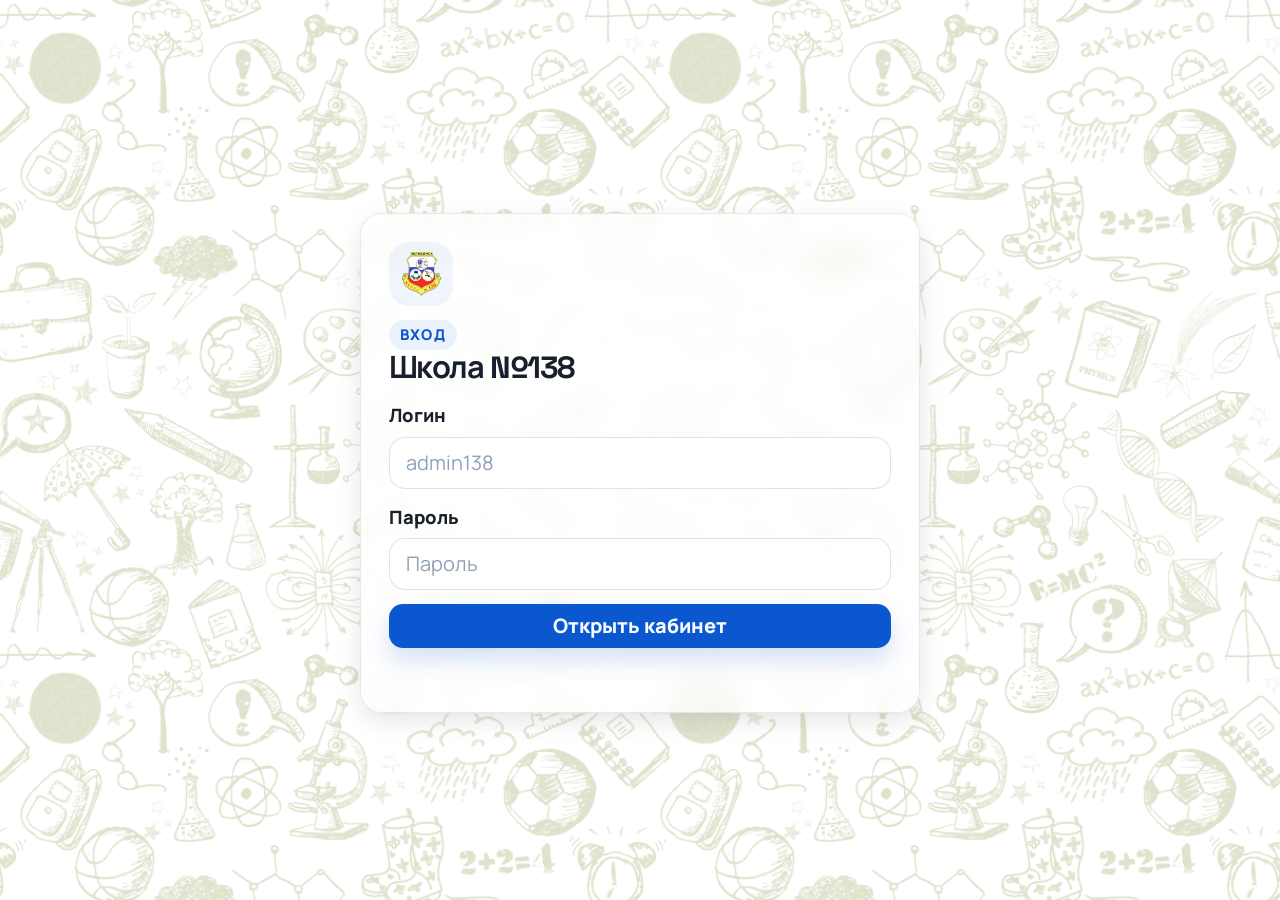
==== commit aad69ee4: "переместил картинку в папку" ====
--- a/admin.html
+++ b/admin.html
@@ -3,7 +3,7 @@
 <head>
     <meta charset="UTF-8">
     <meta name="viewport" content="width=device-width, initial-scale=1.0">
-    <title>SchoolMind 138 - Координация</title>
+    <title>SchoolMind 138 - Администратор</title>
     <link rel="preconnect" href="https://fonts.googleapis.com">
     <link rel="preconnect" href="https://fonts.gstatic.com" crossorigin>
     <link href="https://fonts.googleapis.com/css2?family=Manrope:wght@400;500;600;700;800&family=Space+Grotesk:wght@500;700&display=swap" rel="stylesheet">
@@ -17,15 +17,14 @@
                 <img class="brand-seal" src="Логотип сайта.png?v=2" alt="Логотип школы №138">
                 <div class="brand-lockup-copy">
                     <div class="nav-brand">SchoolMind 138</div>
-                    <div class="brand-subtitle">Координация · школа №138</div>
+                    <div class="brand-subtitle">Администратор · школа №138</div>
                 </div>
             </div>
 
             <nav class="nav-links">
                 <a href="dashboard.html">Главная</a>
-                <a href="admin.html" class="is-active">Координация</a>
-                <a href="psychologist/table.html">Все тесты</a>
-                <a href="psychologist/stats.html">Статистика</a>
+                <a href="admin.html" class="is-active">Администратор</a>
+                <a href="psychologist/table.html">Аналитика</a>
                 <button class="btn-logout" onclick="logout()">Выйти</button>
             </nav>
         </div>
@@ -40,8 +39,7 @@
                 </div>
 
                 <div class="toolbar-actions toolbar-actions--top">
-                    <button class="btn-primary" onclick="exportToGoogleSheets()">Google Таблицы</button>
-                    <button class="btn-secondary" onclick="downloadCSV()">CSV</button>
+                    <button class="btn-primary" onclick="downloadCSV()">CSV</button>
                 </div>
             </div>
         </section>
--- a/css/style.css
+++ b/css/style.css
@@ -3,9 +3,9 @@
     --primary-strong: #0842a0;
     --primary-soft: #dce8ff;
     --primary-soft-strong: #c8dcff;
-    --surface: rgba(255, 255, 255, 0.96);
-    --surface-soft: rgba(250, 252, 255, 0.98);
-    --surface-muted: rgba(243, 247, 253, 0.98);
+    --surface: rgba(255, 255, 255, 0.78);
+    --surface-soft: rgba(250, 252, 255, 0.82);
+    --surface-muted: rgba(243, 247, 253, 0.82);
     --surface-strong: #ffffff;
     --line: rgba(118, 138, 171, 0.18);
     --line-strong: rgba(118, 138, 171, 0.3);
@@ -18,9 +18,9 @@
     --warning-soft: #ffe6c9;
     --danger: #c5221f;
     --danger-soft: #ffd9d5;
-    --shadow-sm: 0 8px 20px rgba(25, 54, 110, 0.06);
-    --shadow-md: 0 16px 36px rgba(25, 54, 110, 0.09);
-    --shadow-lg: 0 24px 52px rgba(25, 54, 110, 0.12);
+    --shadow-sm: 0 8px 24px rgba(0, 0, 0, 0.1);
+    --shadow-md: 0 16px 40px rgba(0, 0, 0, 0.14);
+    --shadow-lg: 0 24px 56px rgba(0, 0, 0, 0.18);
     --radius-xl: 28px;
     --radius-lg: 22px;
     --radius-md: 18px;
@@ -52,6 +52,7 @@
 
 html {
     scroll-behavior: smooth;
+    font-size: 20px;
 }
 
 body {
@@ -60,35 +61,12 @@
     font-family: "Manrope", "Segoe UI", sans-serif;
     color: var(--text);
     line-height: 1.6;
-    background:
-        linear-gradient(180deg, #f6f8fc 0%, #eef3fb 100%);
+    background: url('../images/fon-sayta.jpg') fixed center/50%;
 }
 
 body::before,
 body::after {
-    content: "";
-    position: fixed;
-    inset: auto;
-    pointer-events: none;
-    z-index: -1;
-}
-
-body::before {
-    top: -140px;
-    right: -140px;
-    width: 320px;
-    height: 320px;
-    border-radius: 50%;
-    background: radial-gradient(circle, rgba(11, 87, 208, 0.08), transparent 72%);
-}
-
-body::after {
-    left: -180px;
-    bottom: -180px;
-    width: 340px;
-    height: 340px;
-    border-radius: 50%;
-    background: radial-gradient(circle, rgba(54, 110, 237, 0.05), transparent 74%);
+    display: none;
 }
 
 a {
@@ -316,7 +294,7 @@
 }
 
 .btn-primary {
-    background: linear-gradient(135deg, #0b57d0 0%, #3b82f6 100%);
+    background: #0b57d0;
     color: #f7fbff;
     box-shadow: 0 12px 24px rgba(11, 87, 208, 0.18);
 }
@@ -411,8 +389,8 @@
     position: sticky;
     top: 0;
     z-index: 12;
-    background: rgba(246, 248, 252, 0.92);
-    backdrop-filter: blur(10px);
+    background: rgba(255, 255, 255, 0.55);
+    backdrop-filter: blur(16px);
     border-bottom: 1px solid rgba(118, 138, 171, 0.12);
 }
 
@@ -515,9 +493,7 @@
     padding: clamp(28px, 4vw, 44px);
     display: grid;
     gap: 28px;
-    background:
-        linear-gradient(135deg, rgba(11, 87, 208, 0.12), rgba(255, 255, 255, 0.84) 44%),
-        linear-gradient(180deg, rgba(255, 255, 255, 0.92), rgba(243, 247, 255, 0.94));
+    background: rgba(255, 255, 255, 0.72);
 }
 
 .landing-brand {
@@ -653,13 +629,12 @@
 }
 
 .access-card {
-    background: linear-gradient(180deg, rgba(11, 87, 208, 0.06), rgba(255, 255, 255, 0.82));
+    background: rgba(11, 87, 208, 0.04);
 }
 
 .masthead {
     padding: clamp(22px, 3vw, 30px);
-    background:
-        linear-gradient(180deg, rgba(255, 255, 255, 0.98), rgba(246, 249, 255, 0.98));
+    background: rgba(255, 255, 255, 0.72);
 }
 
 .masthead--compact {
@@ -992,19 +967,19 @@
 .score-track-fill.low,
 .distribution-meter-fill.low,
 .class-stat-bar-fill.low {
-    background: linear-gradient(135deg, #34a853 0%, #8bd49b 100%);
+    background: #34a853;
 }
 
 .score-track-fill.medium,
 .distribution-meter-fill.medium,
 .class-stat-bar-fill.medium {
-    background: linear-gradient(135deg, #f29900 0%, #ffd28f 100%);
+    background: #f29900;
 }
 
 .score-track-fill.high,
 .distribution-meter-fill.high,
 .class-stat-bar-fill.high {
-    background: linear-gradient(135deg, #ea4335 0%, #ffb3ac 100%);
+    background: #ea4335;
 }
 
 .history-list,
@@ -1283,9 +1258,7 @@
     gap: 18px;
     border-radius: 34px;
     border: 1px solid rgba(118, 138, 171, 0.18);
-    background:
-        linear-gradient(180deg, rgba(255, 255, 255, 0.96), rgba(241, 246, 255, 0.94)),
-        radial-gradient(circle at top right, rgba(11, 87, 208, 0.12), transparent 36%);
+    background: #ffffff;
     box-shadow: var(--shadow-lg);
     transform-origin: left center;
     backface-visibility: hidden;
@@ -1385,7 +1358,7 @@
     width: 0;
     height: 100%;
     border-radius: inherit;
-    background: linear-gradient(135deg, #0b57d0 0%, #4f8dff 100%);
+    background: #0b57d0;
     box-shadow: 0 10px 18px rgba(11, 87, 208, 0.22);
     transition: width var(--transition-bounce);
 }
@@ -1449,19 +1422,6 @@
     align-items: stretch;
 }
 
-.test-answer-grid::before {
-    content: "";
-    position: absolute;
-    top: 50%;
-    left: 30px;
-    right: 30px;
-    height: 2px;
-    border-radius: 999px;
-    background: linear-gradient(90deg, rgba(11, 87, 208, 0.16), rgba(79, 141, 255, 0.45));
-    transform: translateY(-50%);
-    z-index: 0;
-}
-
 .test-answer {
     position: relative;
     z-index: 1;
@@ -1473,7 +1433,7 @@
     gap: 8px;
     border-radius: 20px;
     border: 1px solid rgba(118, 138, 171, 0.18);
-    background: linear-gradient(180deg, rgba(255, 255, 255, 0.88), rgba(244, 247, 253, 0.76));
+    background: rgba(255, 255, 255, 0.88);
     color: var(--text);
     text-align: center;
     transition:
@@ -1523,7 +1483,7 @@
 }
 
 .test-answer.is-selected {
-    background: linear-gradient(180deg, rgba(220, 232, 255, 0.94), rgba(239, 245, 255, 0.92));
+    background: rgba(220, 232, 255, 0.94);
     border-color: rgba(11, 87, 208, 0.28);
     color: var(--primary);
     box-shadow: 0 10px 20px rgba(11, 87, 208, 0.12);
